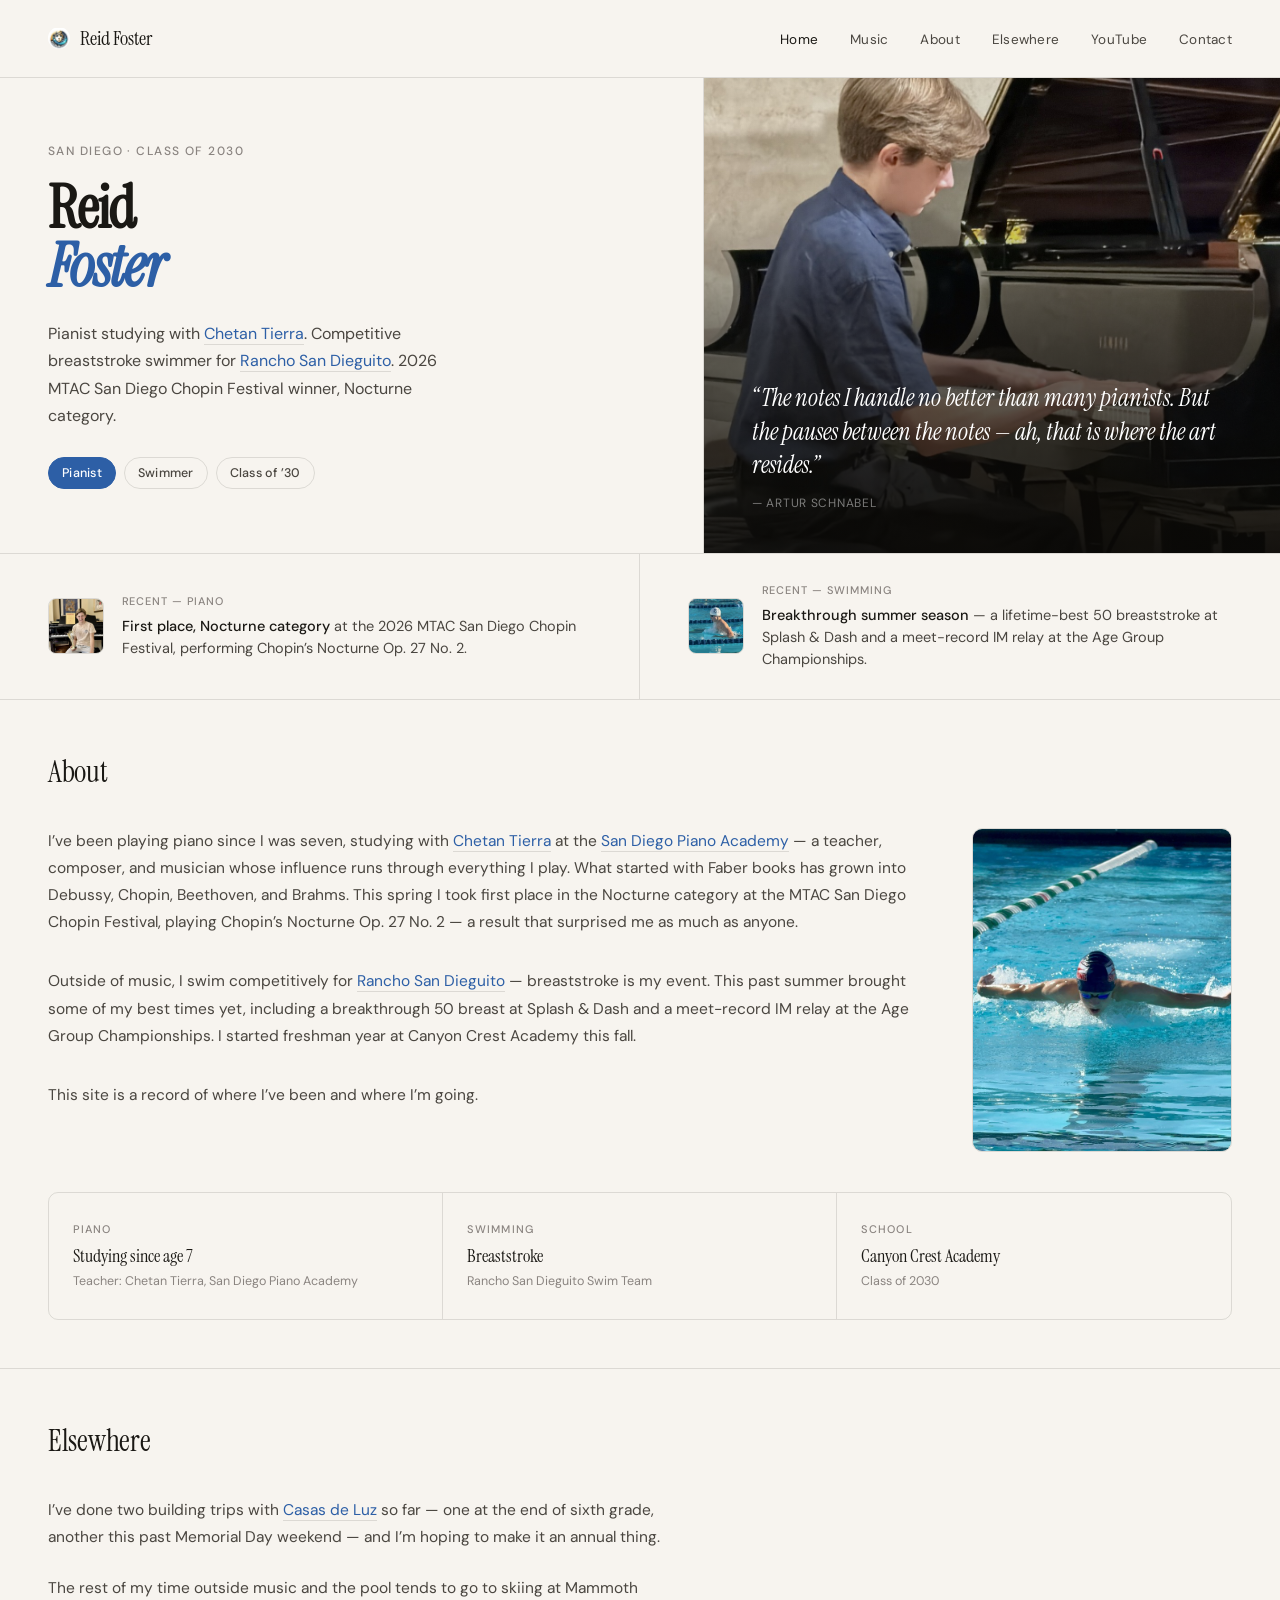
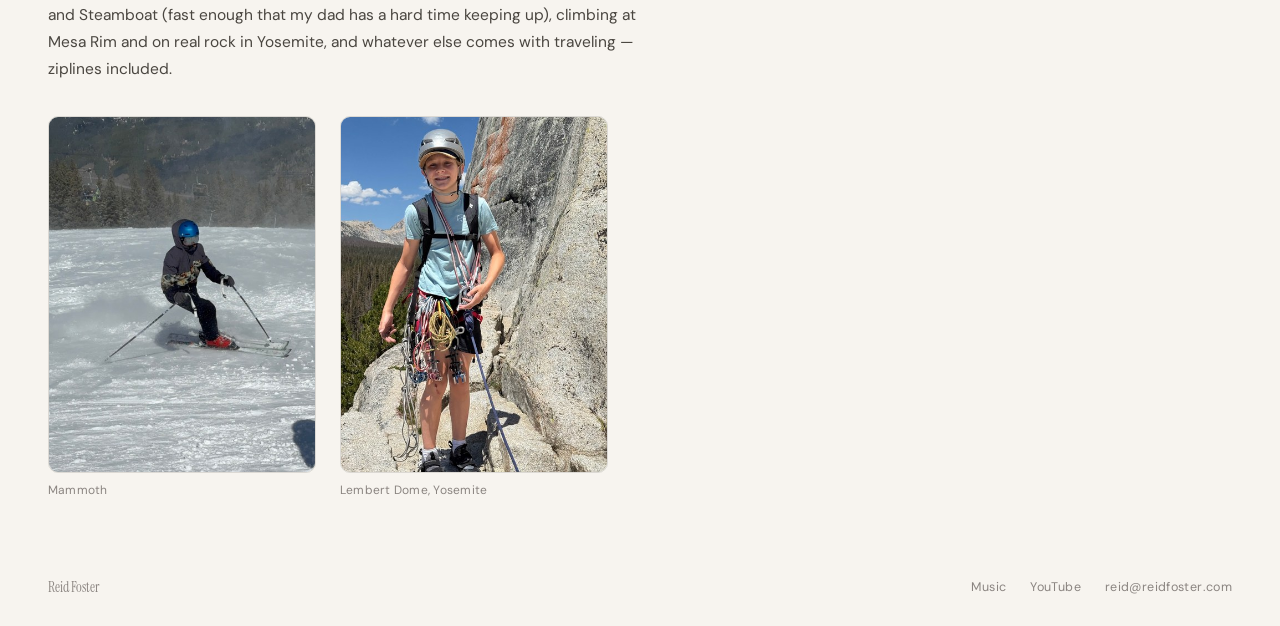
==== index.html @ a118686d "Add files via upload" ====
<!DOCTYPE html>
<html lang="en">
<head>
<meta charset="UTF-8">
<meta name="viewport" content="width=device-width, initial-scale=1.0">
<title>Reid Foster</title>
<meta name="description" content="Reid Foster — pianist and competitive swimmer, San Diego. Studying piano with Chetan Tierra; 2026 MTAC Chopin Festival winner.">
<link rel="icon" href="favicon-32.png" sizes="32x32" type="image/png">
<link rel="icon" href="favicon-16.png" sizes="16x16" type="image/png">
<link rel="apple-touch-icon" href="apple-touch-icon.png">
<link rel="stylesheet" href="style.css">
</head>
<body>

<nav>
  <a href="index.html" class="nav-name"><span class="mark"><img src="favicon-48.png" alt="" width="22" height="22"></span>Reid Foster</a>
  <ul class="nav-links">
    <li><a href="index.html" class="active">Home</a></li>
    <li><a href="music.html">Music</a></li>
    <li><a href="index.html#about">About</a></li>
    <li><a href="index.html#elsewhere">Elsewhere</a></li>
    <li><a href="https://www.youtube.com/@BoysOn88Keys" target="_blank" rel="noopener">YouTube</a></li>
    <li><a href="mailto:reid@reidfoster.com">Contact</a></li>
  </ul>
</nav>

<div class="hero">
  <div class="hero-text">
    <div class="hero-eyebrow">San Diego &middot; Class of 2030</div>
    <h1 class="hero-name">Reid<br><em>Foster</em></h1>
    <p class="hero-desc">Pianist studying with <a href="https://www.sandiegopianoacademy.com/chetan-tierra" target="_blank" rel="noopener" style="color: var(--accent); border-bottom: 0.5px solid var(--rule); text-decoration: none;">Chetan Tierra</a>. Competitive breaststroke swimmer for <a href="https://www.rsdswimming.org" target="_blank" rel="noopener" style="color: var(--accent); border-bottom: 0.5px solid var(--rule); text-decoration: none;">Rancho San Dieguito</a>. 2026 MTAC San Diego Chopin Festival winner, Nocturne category.</p>
    <div class="hero-tags">
      <span class="tag accent">Pianist</span>
      <span class="tag">Swimmer</span>
      <span class="tag">Class of &rsquo;30</span>
    </div>
  </div>
  <div class="hero-visual">
    <div class="hero-quote">
      <div class="hero-quote-text">&ldquo;The notes I handle no better than many pianists. But the pauses between the notes &mdash; ah, that is where the art resides.&rdquo;</div>
      <div class="hero-quote-source">&mdash; Artur Schnabel</div>
    </div>
  </div>
</div>

<div class="highlights">
  <div class="highlight">
    <img src="thumb_trophy.jpg" alt="Reid with his Chopin Festival trophy" class="highlight-photo">
    <div>
      <div class="highlight-label">Recent &mdash; Piano</div>
      <div class="highlight-body"><strong>First place, Nocturne category</strong> at the 2026 MTAC San Diego Chopin Festival, performing Chopin&rsquo;s Nocturne Op. 27 No. 2.</div>
    </div>
  </div>
  <div class="highlight">
    <img src="thumb_breaststroke.jpg" alt="Reid racing breaststroke for Rancho San Dieguito" class="highlight-photo">
    <div>
      <div class="highlight-label">Recent &mdash; Swimming</div>
      <div class="highlight-body"><strong>Breakthrough summer season</strong> &mdash; a lifetime-best 50 breaststroke at Splash &amp; Dash and a meet-record IM relay at the Age Group Championships.</div>
    </div>
  </div>
</div>

<div class="section" id="about">
  <div class="section-header">
    <span class="section-title">About</span>
  </div>
  <div class="about-grid">
  <div>
  <p style="font-size: 15.5px; color: var(--ink-soft); line-height: 1.75; margin-bottom: 2rem;">
    I&rsquo;ve been playing piano since I was seven, studying with <a href="https://www.sandiegopianoacademy.com/chetan-tierra" target="_blank" rel="noopener" style="color: var(--accent); border-bottom: 0.5px solid var(--rule); text-decoration: none;">Chetan Tierra</a> at the <a href="https://www.sandiegopianoacademy.com/" target="_blank" rel="noopener" style="color: var(--accent); border-bottom: 0.5px solid var(--rule); text-decoration: none;">San Diego Piano Academy</a> &mdash; a teacher, composer, and musician whose influence runs through everything I play. What started with Faber books has grown into Debussy, Chopin, Beethoven, and Brahms. This spring I took first place in the Nocturne category at the MTAC San Diego Chopin Festival, playing Chopin&rsquo;s Nocturne Op. 27 No. 2 &mdash; a result that surprised me as much as anyone.
  </p>
  <p style="font-size: 15.5px; color: var(--ink-soft); line-height: 1.75; margin-bottom: 2rem;">
    Outside of music, I swim competitively for <a href="https://www.rsdswimming.org" target="_blank" rel="noopener" style="color: var(--accent); border-bottom: 0.5px solid var(--rule); text-decoration: none;">Rancho San Dieguito</a> &mdash; breaststroke is my event. This past summer brought some of my best times yet, including a breakthrough 50 breast at Splash &amp; Dash and a meet-record IM relay at the Age Group Championships. I started freshman year at Canyon Crest Academy this fall.
  </p>
  <p style="font-size: 15.5px; color: var(--ink-soft); line-height: 1.75; margin-bottom: 0;">
    This site is a record of where I&rsquo;ve been and where I&rsquo;m going.
  </p>
  </div>
  <img src="about_butterfly.jpg" alt="Reid swimming butterfly" style="width: 100%; height: auto; border-radius: 10px; border: 0.5px solid var(--rule); object-fit: cover;">
  </div>
  <div class="about-strip" style="margin-top: 2.5rem;">
    <div class="about-item">
      <div class="about-label">Piano</div>
      <div class="about-value">Studying since age 7</div>
      <div class="about-sub">Teacher: Chetan Tierra, San Diego Piano Academy</div>
    </div>
    <div class="about-item">
      <div class="about-label">Swimming</div>
      <div class="about-value">Breaststroke</div>
      <div class="about-sub">Rancho San Dieguito Swim Team</div>
    </div>
    <div class="about-item">
      <div class="about-label">School</div>
      <div class="about-value">Canyon Crest Academy</div>
      <div class="about-sub">Class of 2030</div>
    </div>
  </div>
</div>

<div class="section" id="elsewhere">
  <div class="section-header">
    <span class="section-title">Elsewhere</span>
  </div>
  <p style="max-width: 620px; font-size: 15.5px; color: var(--ink-soft); line-height: 1.75; margin-bottom: 1.5rem;">
    I&rsquo;ve done two building trips with <a href="https://www.casasdeluz.org/" target="_blank" rel="noopener" style="color: var(--accent); border-bottom: 0.5px solid var(--rule); text-decoration: none;">Casas de Luz</a> so far &mdash; one at the end of sixth grade, another this past Memorial Day weekend &mdash; and I&rsquo;m hoping to make it an annual thing.
  </p>
  <p style="max-width: 620px; font-size: 15.5px; color: var(--ink-soft); line-height: 1.75;">
    The rest of my time outside music and the pool tends to go to skiing at Mammoth and Steamboat (fast enough that my dad has a hard time keeping up), climbing at Mesa Rim and on real rock in Yosemite, and whatever else comes with traveling &mdash; ziplines included.
  </p>
  <div class="photo-row">
    <figure>
      <img src="elsewhere_ski_action.jpg" alt="Reid skiing at Mammoth">
      <figcaption>Mammoth</figcaption>
    </figure>
    <figure>
      <img src="elsewhere_climb.jpg" alt="Reid rock climbing at Lembert Dome, Yosemite">
      <figcaption>Lembert Dome, Yosemite</figcaption>
    </figure>
  </div>
</div>

<footer>
  <div class="footer-name">Reid Foster</div>
  <div class="footer-links">
    <a href="music.html">Music</a>
    <a href="https://www.youtube.com/@BoysOn88Keys" target="_blank" rel="noopener">YouTube</a>
    <a href="mailto:reid@reidfoster.com">reid@reidfoster.com</a>
  </div>
</footer>

</body>
</html>
---- style.css ----
@import url('https://fonts.googleapis.com/css2?family=Instrument+Serif:ital@0;1&family=DM+Sans:wght@300;400;500;600&display=swap');

:root {
  --cream: #F7F4EF;
  --ink: #1A1814;
  --ink-soft: #4A4640;
  --ink-muted: #8A8480;
  --accent: #2D5FA6;
  --accent-warm: #C4622D;
  --rule: rgba(26,24,20,0.12);
  --serif: 'Instrument Serif', Georgia, serif;
  --sans: 'DM Sans', system-ui, -apple-system, sans-serif;
}

* , *::before, *::after { box-sizing: border-box; margin: 0; padding: 0; }

html { scroll-behavior: smooth; }

body {
  background: var(--cream);
  color: var(--ink);
  font-family: var(--sans);
  font-size: 16px;
  line-height: 1.6;
  -webkit-font-smoothing: antialiased;
}

a { color: inherit; }

/* ---------- Nav ---------- */
nav {
  display: flex;
  align-items: center;
  justify-content: space-between;
  padding: 1.4rem 3rem;
  border-bottom: 0.5px solid var(--rule);
  position: sticky;
  top: 0;
  background: var(--cream);
  z-index: 10;
}
.nav-name {
  font-family: var(--serif);
  font-size: 20px;
  color: var(--ink);
  text-decoration: none;
  display: flex;
  align-items: center;
  gap: 10px;
}
.nav-name .mark { width: 22px; height: 22px; border-radius: 50%; overflow: hidden; flex-shrink: 0; }
.nav-links { display: flex; gap: 2rem; list-style: none; }
.nav-links a {
  font-size: 13.5px;
  font-weight: 400;
  color: var(--ink-soft);
  text-decoration: none;
  letter-spacing: 0.02em;
  transition: color 0.2s;
}
.nav-links a:hover, .nav-links a.active { color: var(--ink); }
.nav-toggle { display: none; }

@media (max-width: 640px) {
  nav { padding: 1rem 1.25rem; flex-wrap: wrap; row-gap: 0.6rem; }
  .nav-name { white-space: nowrap; }
  .nav-links { gap: 0.9rem; flex-wrap: wrap; width: 100%; }
  .nav-links a { font-size: 12.5px; }
}

/* ---------- Hero ---------- */
.hero {
  display: grid;
  grid-template-columns: 1.1fr 0.9fr;
  min-height: 460px;
  border-bottom: 0.5px solid var(--rule);
}
.hero-text {
  padding: 4rem 3rem;
  display: flex;
  flex-direction: column;
  justify-content: center;
  border-right: 0.5px solid var(--rule);
}
.hero-eyebrow {
  font-size: 12px;
  font-weight: 500;
  letter-spacing: 0.12em;
  text-transform: uppercase;
  color: var(--ink-muted);
  margin-bottom: 1.1rem;
}
.hero-name {
  font-family: var(--serif);
  font-size: 60px;
  line-height: 0.98;
  letter-spacing: -0.02em;
  color: var(--ink);
  margin-bottom: 1.5rem;
}
.hero-name em { font-style: italic; color: var(--accent); }
.hero-desc {
  font-size: 16px;
  color: var(--ink-soft);
  line-height: 1.7;
  max-width: 400px;
  margin-bottom: 1.75rem;
}
.hero-tags { display: flex; gap: 8px; flex-wrap: wrap; }
.tag {
  font-size: 12.5px;
  font-weight: 500;
  padding: 5px 13px;
  border-radius: 100px;
  border: 0.5px solid var(--rule);
  color: var(--ink-soft);
  letter-spacing: 0.02em;
  background: transparent;
}
.tag.accent { background: var(--accent); color: white; border-color: var(--accent); }

.hero-visual {
  padding: 2.5rem 3rem;
  display: flex;
  flex-direction: column;
  justify-content: flex-end;
  background: var(--ink) url('hero_piano.jpg') center 20% / cover no-repeat;
  position: relative;
  overflow: hidden;
}
.hero-visual::before {
  content: "";
  position: absolute;
  inset: 0;
  background: linear-gradient(to top, rgba(10,9,7,0.92) 0%, rgba(10,9,7,0.55) 45%, rgba(10,9,7,0.08) 75%);
  z-index: 1;
}
.piano-keys {
  position: absolute; bottom: 0; left: 0; right: 0; height: 170px;
  display: flex; align-items: flex-end; padding: 0 2.5rem 2rem; opacity: 0.13;
}
.key-w { flex: 1; height: 130px; background: white; border-radius: 0 0 4px 4px; margin: 0 1px; }
.key-b { width: 30px; height: 78px; background: rgba(255,255,255,0.35); border-radius: 0 0 3px 3px; margin: 0 -15px; z-index: 1; position: relative; }
.hero-quote { position: relative; z-index: 2; }
.hero-quote-text { font-family: var(--serif); font-size: 24px; font-style: italic; color: white; line-height: 1.4; margin-bottom: 0.75rem; }
.hero-quote-source { font-size: 12px; color: rgba(255,255,255,0.45); letter-spacing: 0.06em; text-transform: uppercase; }

@media (max-width: 800px) {
  .hero { grid-template-columns: 1fr; min-height: unset; }
  .hero-text { border-right: none; border-bottom: 0.5px solid var(--rule); padding: 2.75rem 1.5rem; }
  .hero-name { font-size: 44px; }
  .hero-visual { min-height: 220px; padding: 2rem 1.5rem; }
}

/* ---------- Highlights strip ---------- */
.highlights {
  display: grid;
  grid-template-columns: 1fr 1fr;
  border-bottom: 0.5px solid var(--rule);
}
.highlight {
  padding: 1.75rem 3rem;
  border-right: 0.5px solid var(--rule);
  display: flex;
  gap: 1.1rem;
  align-items: center;
}
.highlight-photo {
  width: 56px;
  height: 56px;
  border-radius: 8px;
  object-fit: cover;
  flex-shrink: 0;
  border: 0.5px solid var(--rule);
}
.highlight:last-child { border-right: none; }
.highlight-icon {
  font-family: var(--serif);
  font-size: 20px;
  color: var(--accent-warm);
  flex-shrink: 0;
  margin-top: 2px;
}
.highlight-label { font-size: 11px; font-weight: 500; letter-spacing: 0.08em; text-transform: uppercase; color: var(--ink-muted); margin-bottom: 4px; }
.highlight-body { font-size: 14.5px; color: var(--ink-soft); line-height: 1.55; }
.highlight-body strong { font-weight: 500; color: var(--ink); }

@media (max-width: 800px) {
  .highlights { grid-template-columns: 1fr; }
  .highlight { border-right: none; border-bottom: 0.5px solid var(--rule); padding: 1.5rem; }
  .highlight:last-child { border-bottom: none; }
}

/* ---------- Section ---------- */
.section { padding: 3rem; border-bottom: 0.5px solid var(--rule); }
.section:last-of-type { border-bottom: none; }
.section-header { display: flex; align-items: baseline; gap: 1rem; margin-bottom: 2rem; }
.section-title { font-family: var(--serif); font-size: 30px; letter-spacing: -0.01em; color: var(--ink); }
.section-sub { font-size: 14.5px; color: var(--ink-soft); margin-top: -1.25rem; margin-bottom: 2rem; max-width: 560px; line-height: 1.65; }

@media (max-width: 800px) {
  .section { padding: 2.5rem 1.5rem; }
  .section-title { font-size: 24px; }
}

/* ---------- Repertoire grid ---------- */
.repertoire-grid {
  display: grid;
  grid-template-columns: 1fr 1fr;
  border: 0.5px solid var(--rule);
  border-radius: 10px;
  overflow: hidden;
}
.piece { padding: 1.1rem 1.4rem; border-bottom: 0.5px solid var(--rule); border-right: 0.5px solid var(--rule); transition: background 0.15s; }
.piece:hover { background: rgba(26,24,20,0.03); }
.piece:nth-child(even) { border-right: none; }
.piece:nth-last-child(-n+2) { border-bottom: none; }
.piece-composer { font-size: 10.5px; font-weight: 500; letter-spacing: 0.1em; text-transform: uppercase; color: var(--accent); margin-bottom: 3px; }
.piece-title { font-family: var(--serif); font-size: 16px; color: var(--ink); line-height: 1.3; margin-bottom: 2px; }
.piece-note { font-size: 12.5px; color: var(--ink-muted); }
.piece-note.upcoming { color: var(--accent-warm); font-style: italic; }

@media (max-width: 640px) {
  .repertoire-grid { grid-template-columns: 1fr; }
  .piece { border-right: none !important; }
}

/* ---------- Video grid (music page) ---------- */
.video-grid { display: grid; grid-template-columns: 1fr 1fr; gap: 1.75rem 2rem; }
.video-card.featured { grid-column: 1 / -1; }
.video-card.featured .video-frame { max-width: 640px; margin: 0 auto 0.85rem; }
.video-card { display: flex; flex-direction: column; }
.video-frame { position: relative; width: 100%; padding-top: 56.25%; border-radius: 8px; overflow: hidden; background: var(--ink); margin-bottom: 0.85rem; border: 0.5px solid var(--rule); }
.video-frame iframe { position: absolute; top: 0; left: 0; width: 100%; height: 100%; border: 0; }
.video-title { font-family: var(--serif); font-size: 17px; margin-bottom: 2px; }
.video-meta { font-size: 12.5px; color: var(--ink-muted); }
.video-desc { font-size: 13.5px; color: var(--ink-soft); margin-top: 4px; line-height: 1.5; }

@media (max-width: 700px) {
  .video-grid { grid-template-columns: 1fr; }
}

.archive-note {
  margin-top: 2.5rem;
  padding-top: 1.75rem;
  border-top: 0.5px solid var(--rule);
  font-size: 14px;
  color: var(--ink-soft);
}
.archive-note a { color: var(--accent); text-decoration: none; border-bottom: 0.5px solid var(--accent); }

/* ---------- Elsewhere photo row ---------- */
.photo-row { display: grid; grid-template-columns: repeat(2, 1fr); gap: 1.5rem; max-width: 560px; margin-top: 2rem; }
.photo-row figure { margin: 0; }
.photo-row img { width: 100%; height: auto; border-radius: 10px; border: 0.5px solid var(--rule); display: block; object-fit: cover; aspect-ratio: 3 / 4; }
.photo-row figcaption { font-size: 12px; color: var(--ink-muted); margin-top: 0.5rem; letter-spacing: 0.02em; }

@media (max-width: 560px) {
  .photo-row { grid-template-columns: 1fr 1fr; max-width: 100%; }
}

/* ---------- About strip ---------- */
.about-grid { display: grid; grid-template-columns: 1fr 260px; gap: 2.5rem; align-items: start; }
.about-strip { display: grid; grid-template-columns: repeat(3, 1fr); border: 0.5px solid var(--rule); border-radius: 10px; overflow: hidden; }
.about-item { padding: 1.75rem 1.5rem; border-right: 0.5px solid var(--rule); }
.about-item:last-child { border-right: none; }
.about-label { font-size: 11px; font-weight: 500; letter-spacing: 0.1em; text-transform: uppercase; color: var(--ink-muted); margin-bottom: 0.4rem; }
.about-value { font-family: var(--serif); font-size: 18px; color: var(--ink); line-height: 1.3; }
.about-sub { font-size: 12.5px; color: var(--ink-muted); margin-top: 2px; }

@media (max-width: 640px) {
  .about-grid { grid-template-columns: 1fr; }
  .about-strip { grid-template-columns: 1fr; }
  .about-item { border-right: none; border-bottom: 0.5px solid var(--rule); }
  .about-item:last-child { border-bottom: none; }
}

/* ---------- Footer ---------- */
footer {
  padding: 1.75rem 3rem;
  display: flex;
  justify-content: space-between;
  align-items: center;
  flex-wrap: wrap;
  gap: 0.75rem;
}
.footer-name { font-family: var(--serif); font-size: 14px; color: var(--ink-muted); }
.footer-links { display: flex; gap: 1.5rem; }
.footer-links a { font-size: 12.5px; color: var(--ink-muted); text-decoration: none; letter-spacing: 0.03em; }
.footer-links a:hover { color: var(--ink); }

@media (max-width: 640px) { footer { padding: 1.5rem; } }
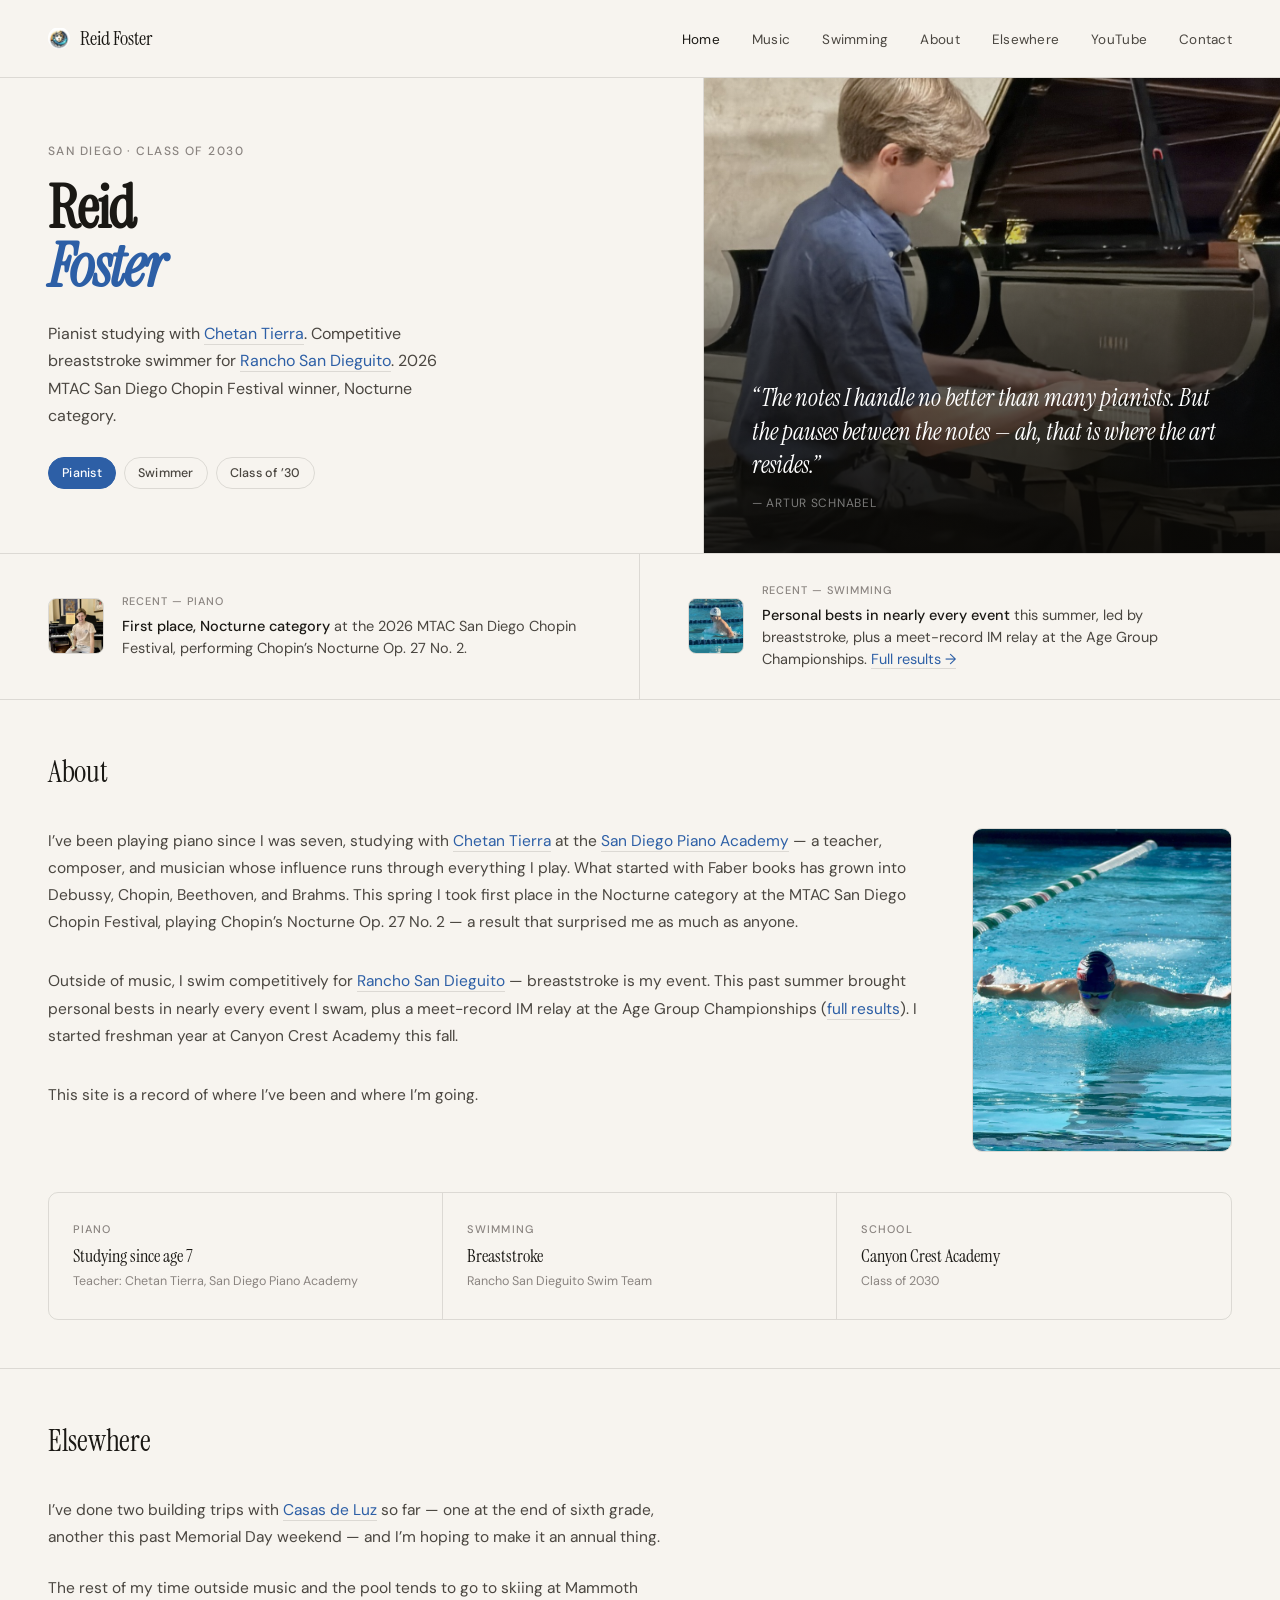
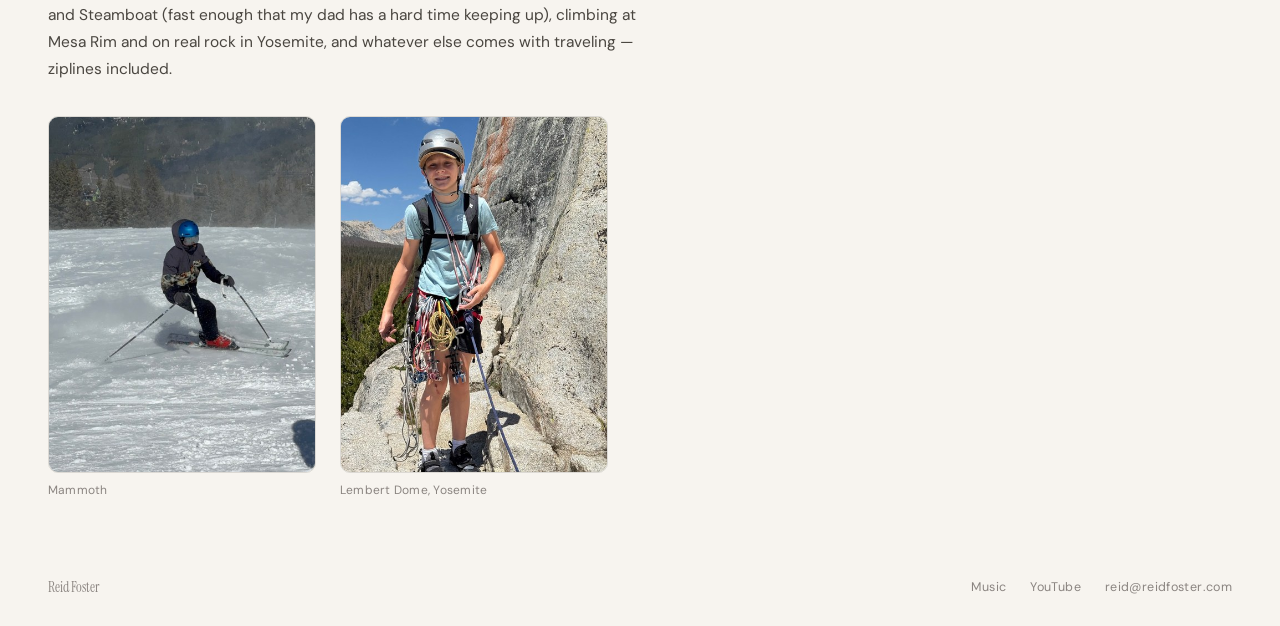
==== commit a23a6b6b: "Add files via upload" ====
--- a/index.html
+++ b/index.html
@@ -17,6 +17,7 @@
   <ul class="nav-links">
     <li><a href="index.html" class="active">Home</a></li>
     <li><a href="music.html">Music</a></li>
+    <li><a href="swimming.html">Swimming</a></li>
     <li><a href="index.html#about">About</a></li>
     <li><a href="index.html#elsewhere">Elsewhere</a></li>
     <li><a href="https://www.youtube.com/@BoysOn88Keys" target="_blank" rel="noopener">YouTube</a></li>
@@ -28,11 +29,11 @@
   <div class="hero-text">
     <div class="hero-eyebrow">San Diego &middot; Class of 2030</div>
     <h1 class="hero-name">Reid<br><em>Foster</em></h1>
-    <p class="hero-desc">Pianist studying with <a href="https://www.sandiegopianoacademy.com/chetan-tierra" target="_blank" rel="noopener" style="color: var(--accent); border-bottom: 0.5px solid var(--rule); text-decoration: none;">Chetan Tierra</a>. Competitive breaststroke swimmer for <a href="https://www.rsdswimming.org" target="_blank" rel="noopener" style="color: var(--accent); border-bottom: 0.5px solid var(--rule); text-decoration: none;">Rancho San Dieguito</a>. 2026 MTAC San Diego Chopin Festival winner, Nocturne category.</p>
+    <p class="hero-desc">Pianist studying with <a href="https://www.sandiegopianoacademy.com/chetan-tierra" target="_blank" rel="noopener" style="color: var(--accent); border-bottom: 0.5px solid var(--rule); text-decoration: none;">Chetan Tierra</a>. Competitive breaststroke swimmer for <a href="https://www.gomotionapp.com/team/sirsd/page/home" target="_blank" rel="noopener" style="color: var(--accent); border-bottom: 0.5px solid var(--rule); text-decoration: none;">Rancho San Dieguito</a>. 2026 MTAC San Diego Chopin Festival winner, Nocturne category.</p>
     <div class="hero-tags">
-      <span class="tag accent">Pianist</span>
-      <span class="tag">Swimmer</span>
-      <span class="tag">Class of &rsquo;30</span>
+      <a href="music.html" class="tag accent">Pianist</a>
+      <a href="swimming.html" class="tag">Swimmer</a>
+      <a href="index.html#about" class="tag">Class of &rsquo;30</a>
     </div>
   </div>
   <div class="hero-visual">
@@ -55,7 +56,7 @@
     <img src="thumb_breaststroke.jpg" alt="Reid racing breaststroke for Rancho San Dieguito" class="highlight-photo">
     <div>
       <div class="highlight-label">Recent &mdash; Swimming</div>
-      <div class="highlight-body"><strong>Breakthrough summer season</strong> &mdash; a lifetime-best 50 breaststroke at Splash &amp; Dash and a meet-record IM relay at the Age Group Championships.</div>
+      <div class="highlight-body"><strong>Personal bests in nearly every event</strong> this summer, led by breaststroke, plus a meet-record IM relay at the Age Group Championships. <a href="swimming.html" style="color: var(--accent); text-decoration: none; border-bottom: 0.5px solid var(--rule);">Full results &rarr;</a></div>
     </div>
   </div>
 </div>
@@ -70,7 +71,7 @@
     I&rsquo;ve been playing piano since I was seven, studying with <a href="https://www.sandiegopianoacademy.com/chetan-tierra" target="_blank" rel="noopener" style="color: var(--accent); border-bottom: 0.5px solid var(--rule); text-decoration: none;">Chetan Tierra</a> at the <a href="https://www.sandiegopianoacademy.com/" target="_blank" rel="noopener" style="color: var(--accent); border-bottom: 0.5px solid var(--rule); text-decoration: none;">San Diego Piano Academy</a> &mdash; a teacher, composer, and musician whose influence runs through everything I play. What started with Faber books has grown into Debussy, Chopin, Beethoven, and Brahms. This spring I took first place in the Nocturne category at the MTAC San Diego Chopin Festival, playing Chopin&rsquo;s Nocturne Op. 27 No. 2 &mdash; a result that surprised me as much as anyone.
   </p>
   <p style="font-size: 15.5px; color: var(--ink-soft); line-height: 1.75; margin-bottom: 2rem;">
-    Outside of music, I swim competitively for <a href="https://www.rsdswimming.org" target="_blank" rel="noopener" style="color: var(--accent); border-bottom: 0.5px solid var(--rule); text-decoration: none;">Rancho San Dieguito</a> &mdash; breaststroke is my event. This past summer brought some of my best times yet, including a breakthrough 50 breast at Splash &amp; Dash and a meet-record IM relay at the Age Group Championships. I started freshman year at Canyon Crest Academy this fall.
+    Outside of music, I swim competitively for <a href="https://www.gomotionapp.com/team/sirsd/page/home" target="_blank" rel="noopener" style="color: var(--accent); border-bottom: 0.5px solid var(--rule); text-decoration: none;">Rancho San Dieguito</a> &mdash; breaststroke is my event. This past summer brought personal bests in nearly every event I swam, plus a meet-record IM relay at the Age Group Championships (<a href="swimming.html" style="color: var(--accent); border-bottom: 0.5px solid var(--rule); text-decoration: none;">full results</a>). I started freshman year at Canyon Crest Academy this fall.
   </p>
   <p style="font-size: 15.5px; color: var(--ink-soft); line-height: 1.75; margin-bottom: 0;">
     This site is a record of where I&rsquo;ve been and where I&rsquo;m going.
--- a/style.css
+++ b/style.css
@@ -116,8 +116,13 @@
   color: var(--ink-soft);
   letter-spacing: 0.02em;
   background: transparent;
-}
+  text-decoration: none;
+  display: inline-block;
+  transition: border-color 0.2s, color 0.2s;
+}
+.tag:hover { border-color: var(--ink-soft); color: var(--ink); }
 .tag.accent { background: var(--accent); color: white; border-color: var(--accent); }
+.tag.accent:hover { color: white; border-color: var(--accent); opacity: 0.9; }
 
 .hero-visual {
   padding: 2.5rem 3rem;
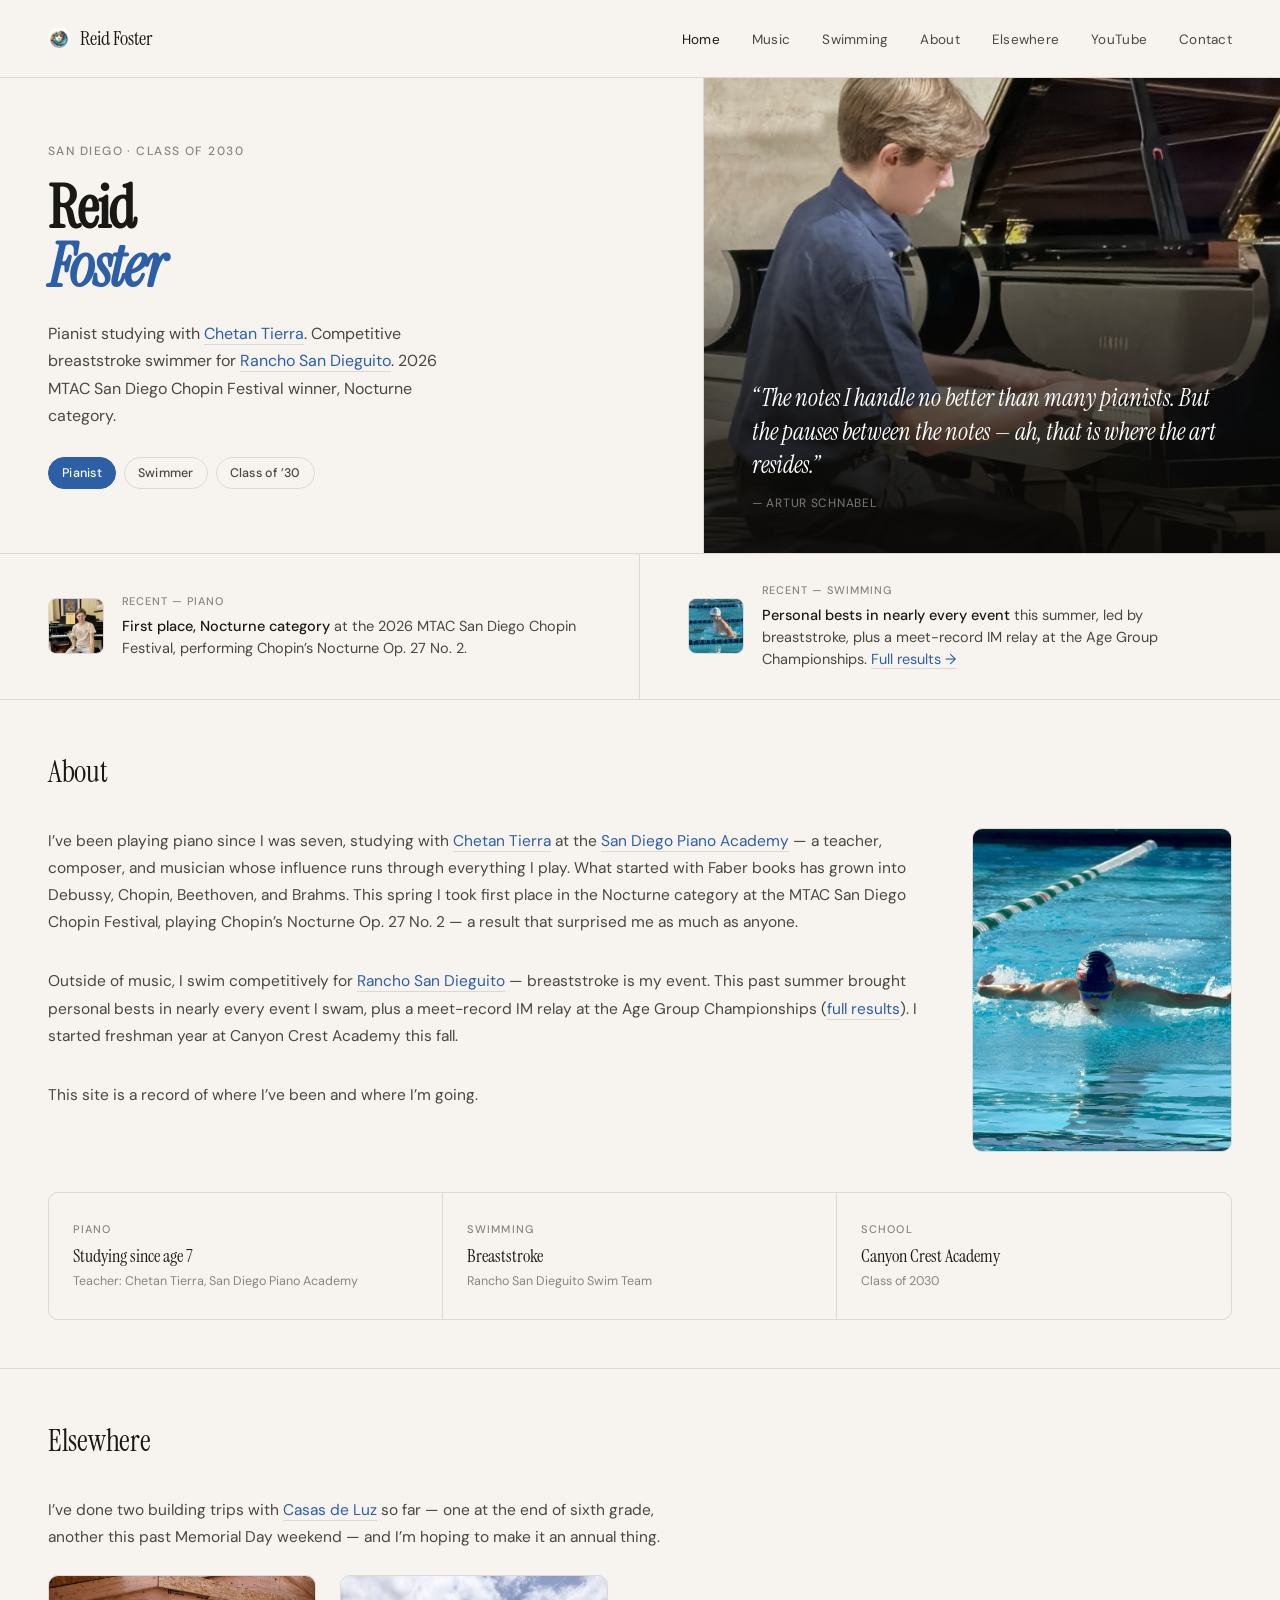
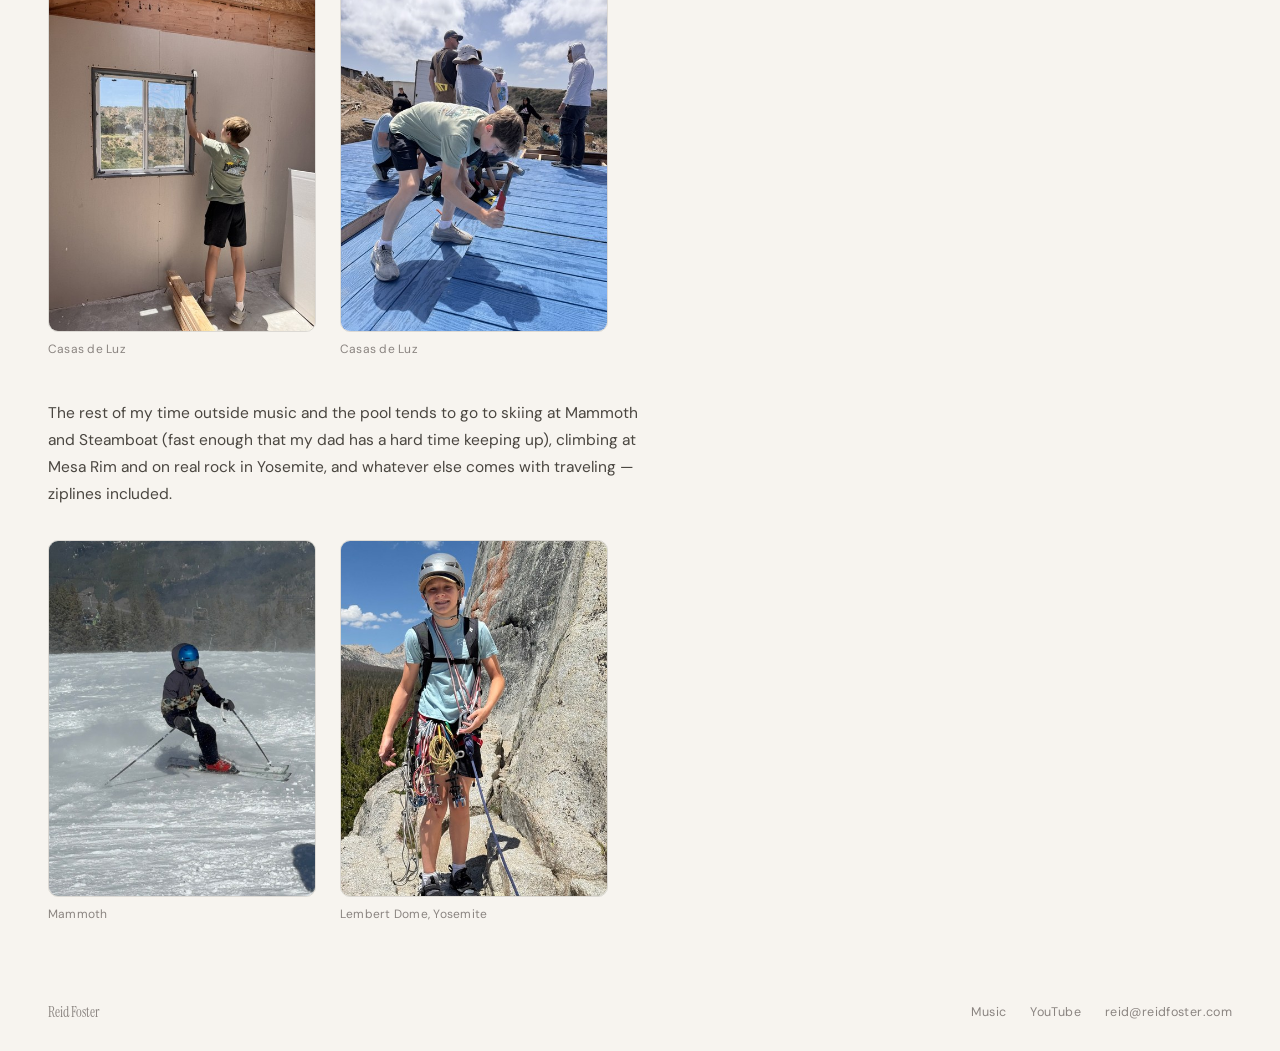
==== commit 5bd7a9c6: "Add files via upload" ====
--- a/index.html
+++ b/index.html
@@ -105,6 +105,16 @@
   <p style="max-width: 620px; font-size: 15.5px; color: var(--ink-soft); line-height: 1.75; margin-bottom: 1.5rem;">
     I&rsquo;ve done two building trips with <a href="https://www.casasdeluz.org/" target="_blank" rel="noopener" style="color: var(--accent); border-bottom: 0.5px solid var(--rule); text-decoration: none;">Casas de Luz</a> so far &mdash; one at the end of sixth grade, another this past Memorial Day weekend &mdash; and I&rsquo;m hoping to make it an annual thing.
   </p>
+  <div class="photo-row" style="margin-top: 1.5rem; margin-bottom: 2.5rem;">
+    <figure>
+      <img src="cdl_window.jpg" alt="Reid installing a window on a Casas de Luz build">
+      <figcaption>Casas de Luz</figcaption>
+    </figure>
+    <figure>
+      <img src="cdl_roof.jpg" alt="Reid hammering on the roof of a Casas de Luz build">
+      <figcaption>Casas de Luz</figcaption>
+    </figure>
+  </div>
   <p style="max-width: 620px; font-size: 15.5px; color: var(--ink-soft); line-height: 1.75;">
     The rest of my time outside music and the pool tends to go to skiing at Mammoth and Steamboat (fast enough that my dad has a hard time keeping up), climbing at Mesa Rim and on real rock in Yosemite, and whatever else comes with traveling &mdash; ziplines included.
   </p>
--- a/style.css
+++ b/style.css
@@ -237,6 +237,16 @@
 .video-card { display: flex; flex-direction: column; }
 .video-frame { position: relative; width: 100%; padding-top: 56.25%; border-radius: 8px; overflow: hidden; background: var(--ink); margin-bottom: 0.85rem; border: 0.5px solid var(--rule); }
 .video-frame iframe { position: absolute; top: 0; left: 0; width: 100%; height: 100%; border: 0; }
+.video-frame img { position: absolute; top: 0; left: 0; width: 100%; height: 100%; object-fit: cover; }
+.play-btn {
+  position: absolute; top: 50%; left: 50%; transform: translate(-50%, -50%);
+  width: 56px; height: 56px; border-radius: 50%;
+  background: rgba(10,9,7,0.65); border: 1.5px solid rgba(255,255,255,0.85);
+  color: white; font-size: 18px; cursor: pointer;
+  display: flex; align-items: center; justify-content: center;
+  padding-left: 3px; transition: background 0.2s, transform 0.2s;
+}
+.play-btn:hover { background: var(--accent); transform: translate(-50%, -50%) scale(1.06); }
 .video-title { font-family: var(--serif); font-size: 17px; margin-bottom: 2px; }
 .video-meta { font-size: 12.5px; color: var(--ink-muted); }
 .video-desc { font-size: 13.5px; color: var(--ink-soft); margin-top: 4px; line-height: 1.5; }
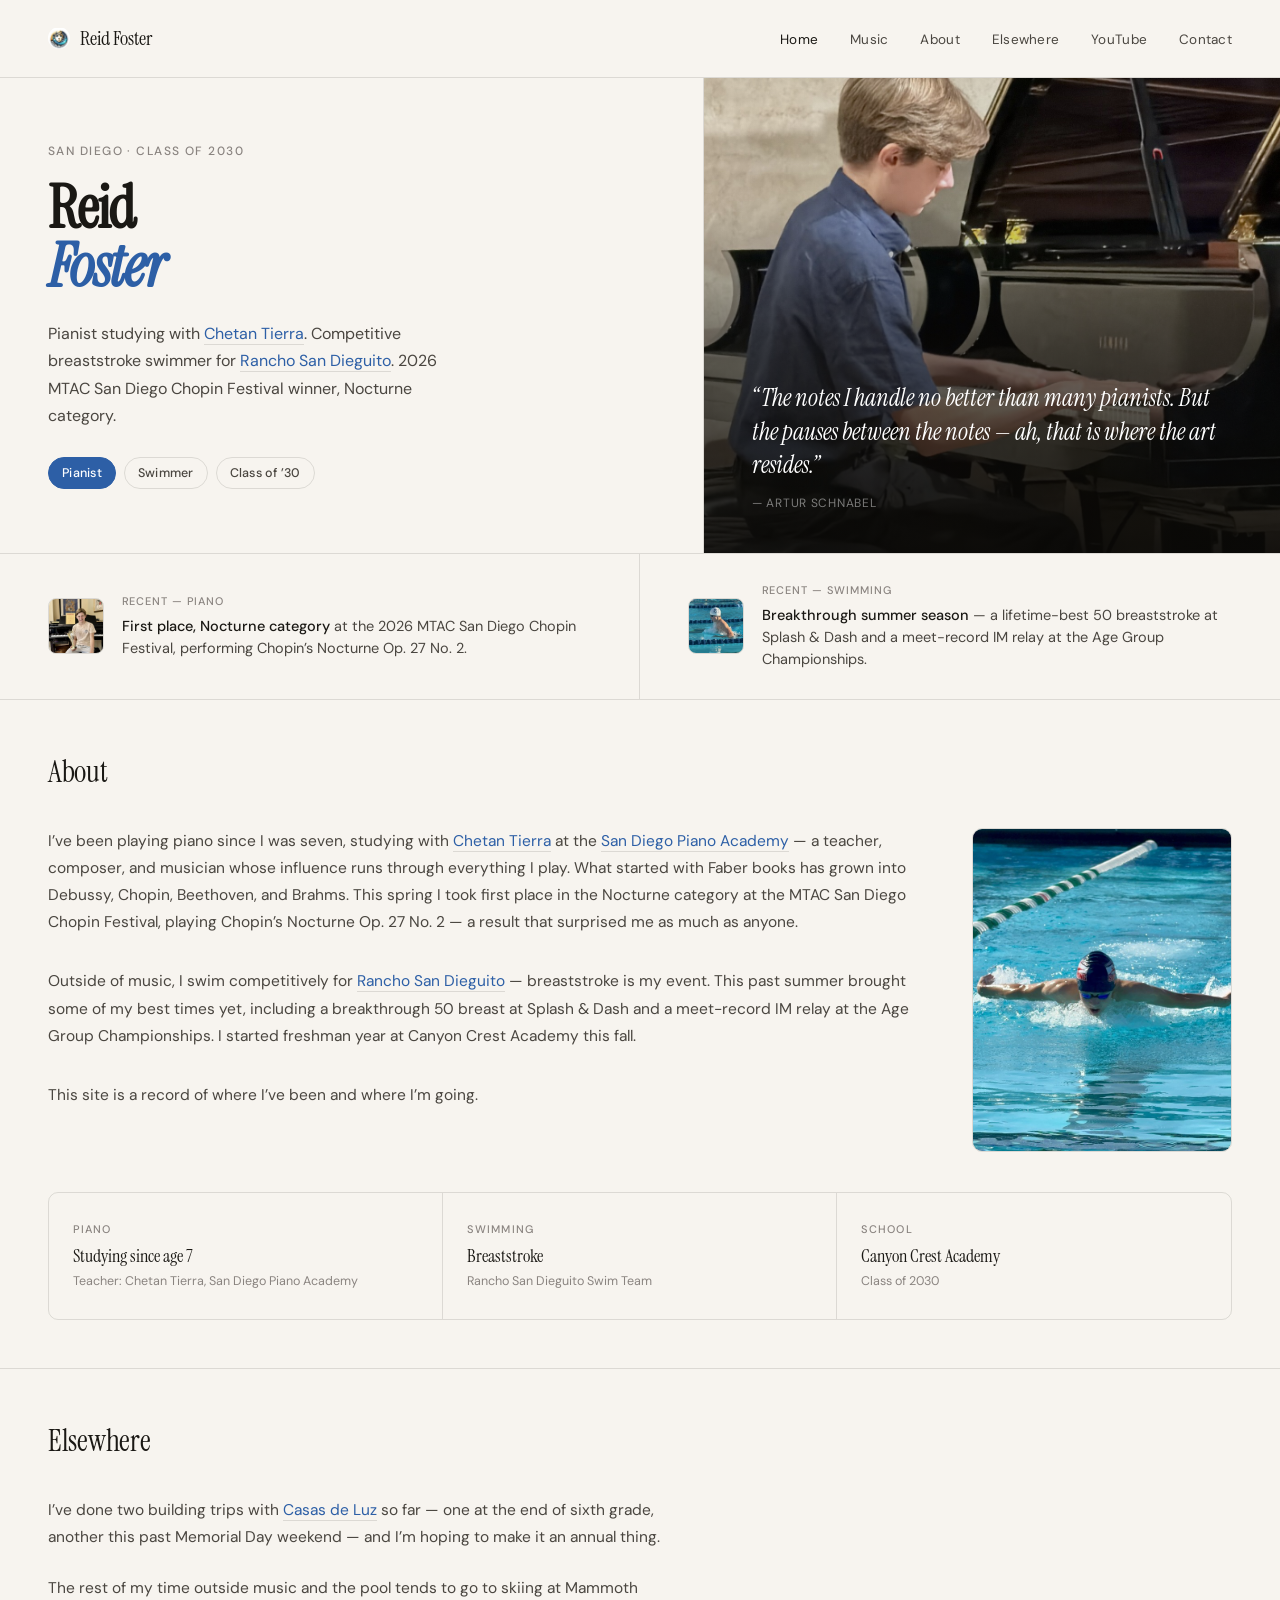
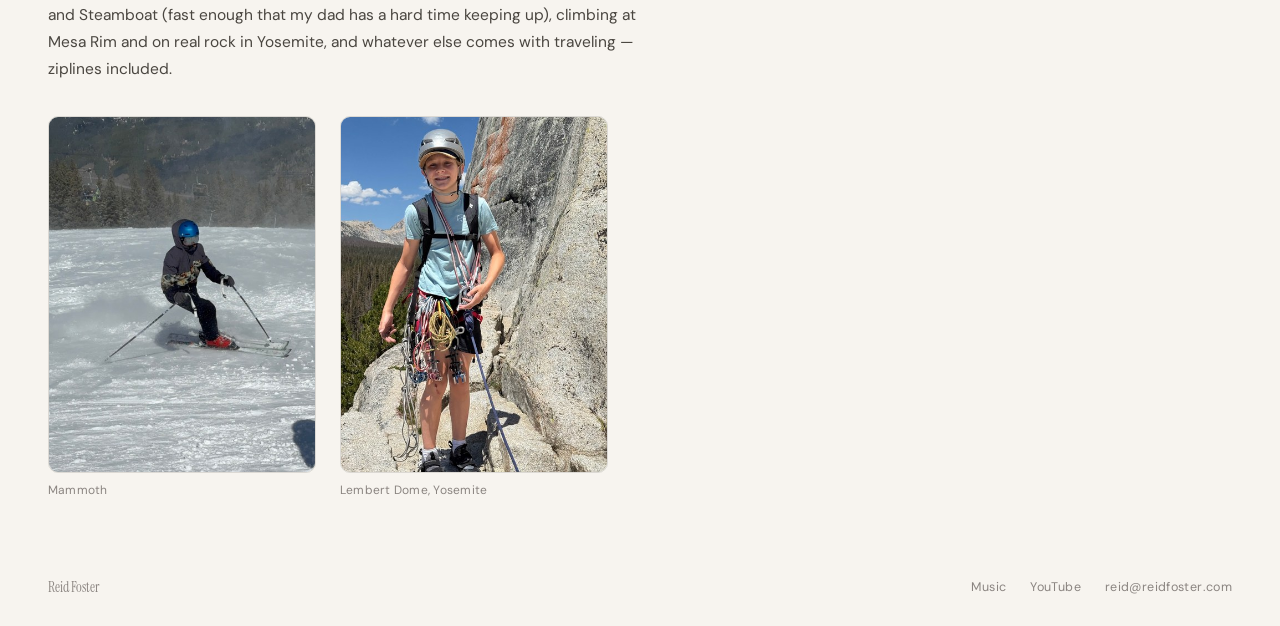
==== commit 8ea60890: "Add files via upload" ====
--- a/index.html
+++ b/index.html
@@ -17,7 +17,6 @@
   <ul class="nav-links">
     <li><a href="index.html" class="active">Home</a></li>
     <li><a href="music.html">Music</a></li>
-    <li><a href="swimming.html">Swimming</a></li>
     <li><a href="index.html#about">About</a></li>
     <li><a href="index.html#elsewhere">Elsewhere</a></li>
     <li><a href="https://www.youtube.com/@BoysOn88Keys" target="_blank" rel="noopener">YouTube</a></li>
@@ -29,10 +28,10 @@
   <div class="hero-text">
     <div class="hero-eyebrow">San Diego &middot; Class of 2030</div>
     <h1 class="hero-name">Reid<br><em>Foster</em></h1>
-    <p class="hero-desc">Pianist studying with <a href="https://www.sandiegopianoacademy.com/chetan-tierra" target="_blank" rel="noopener" style="color: var(--accent); border-bottom: 0.5px solid var(--rule); text-decoration: none;">Chetan Tierra</a>. Competitive breaststroke swimmer for <a href="https://www.gomotionapp.com/team/sirsd/page/home" target="_blank" rel="noopener" style="color: var(--accent); border-bottom: 0.5px solid var(--rule); text-decoration: none;">Rancho San Dieguito</a>. 2026 MTAC San Diego Chopin Festival winner, Nocturne category.</p>
+    <p class="hero-desc">Pianist studying with <a href="https://www.sandiegopianoacademy.com/chetan-tierra" target="_blank" rel="noopener" style="color: var(--accent); border-bottom: 0.5px solid var(--rule); text-decoration: none;">Chetan Tierra</a>. Competitive breaststroke swimmer for <a href="https://www.rsdswimming.org" target="_blank" rel="noopener" style="color: var(--accent); border-bottom: 0.5px solid var(--rule); text-decoration: none;">Rancho San Dieguito</a>. 2026 MTAC San Diego Chopin Festival winner, Nocturne category.</p>
     <div class="hero-tags">
       <a href="music.html" class="tag accent">Pianist</a>
-      <a href="swimming.html" class="tag">Swimmer</a>
+      <a href="https://www.rsdswimming.org" target="_blank" rel="noopener" class="tag">Swimmer</a>
       <a href="index.html#about" class="tag">Class of &rsquo;30</a>
     </div>
   </div>
@@ -56,7 +55,7 @@
     <img src="thumb_breaststroke.jpg" alt="Reid racing breaststroke for Rancho San Dieguito" class="highlight-photo">
     <div>
       <div class="highlight-label">Recent &mdash; Swimming</div>
-      <div class="highlight-body"><strong>Personal bests in nearly every event</strong> this summer, led by breaststroke, plus a meet-record IM relay at the Age Group Championships. <a href="swimming.html" style="color: var(--accent); text-decoration: none; border-bottom: 0.5px solid var(--rule);">Full results &rarr;</a></div>
+      <div class="highlight-body"><strong>Breakthrough summer season</strong> &mdash; a lifetime-best 50 breaststroke at Splash &amp; Dash and a meet-record IM relay at the Age Group Championships.</div>
     </div>
   </div>
 </div>
@@ -71,7 +70,7 @@
     I&rsquo;ve been playing piano since I was seven, studying with <a href="https://www.sandiegopianoacademy.com/chetan-tierra" target="_blank" rel="noopener" style="color: var(--accent); border-bottom: 0.5px solid var(--rule); text-decoration: none;">Chetan Tierra</a> at the <a href="https://www.sandiegopianoacademy.com/" target="_blank" rel="noopener" style="color: var(--accent); border-bottom: 0.5px solid var(--rule); text-decoration: none;">San Diego Piano Academy</a> &mdash; a teacher, composer, and musician whose influence runs through everything I play. What started with Faber books has grown into Debussy, Chopin, Beethoven, and Brahms. This spring I took first place in the Nocturne category at the MTAC San Diego Chopin Festival, playing Chopin&rsquo;s Nocturne Op. 27 No. 2 &mdash; a result that surprised me as much as anyone.
   </p>
   <p style="font-size: 15.5px; color: var(--ink-soft); line-height: 1.75; margin-bottom: 2rem;">
-    Outside of music, I swim competitively for <a href="https://www.gomotionapp.com/team/sirsd/page/home" target="_blank" rel="noopener" style="color: var(--accent); border-bottom: 0.5px solid var(--rule); text-decoration: none;">Rancho San Dieguito</a> &mdash; breaststroke is my event. This past summer brought personal bests in nearly every event I swam, plus a meet-record IM relay at the Age Group Championships (<a href="swimming.html" style="color: var(--accent); border-bottom: 0.5px solid var(--rule); text-decoration: none;">full results</a>). I started freshman year at Canyon Crest Academy this fall.
+    Outside of music, I swim competitively for <a href="https://www.rsdswimming.org" target="_blank" rel="noopener" style="color: var(--accent); border-bottom: 0.5px solid var(--rule); text-decoration: none;">Rancho San Dieguito</a> &mdash; breaststroke is my event. This past summer brought some of my best times yet, including a breakthrough 50 breast at Splash &amp; Dash and a meet-record IM relay at the Age Group Championships. I started freshman year at Canyon Crest Academy this fall.
   </p>
   <p style="font-size: 15.5px; color: var(--ink-soft); line-height: 1.75; margin-bottom: 0;">
     This site is a record of where I&rsquo;ve been and where I&rsquo;m going.
@@ -105,16 +104,6 @@
   <p style="max-width: 620px; font-size: 15.5px; color: var(--ink-soft); line-height: 1.75; margin-bottom: 1.5rem;">
     I&rsquo;ve done two building trips with <a href="https://www.casasdeluz.org/" target="_blank" rel="noopener" style="color: var(--accent); border-bottom: 0.5px solid var(--rule); text-decoration: none;">Casas de Luz</a> so far &mdash; one at the end of sixth grade, another this past Memorial Day weekend &mdash; and I&rsquo;m hoping to make it an annual thing.
   </p>
-  <div class="photo-row" style="margin-top: 1.5rem; margin-bottom: 2.5rem;">
-    <figure>
-      <img src="cdl_window.jpg" alt="Reid installing a window on a Casas de Luz build">
-      <figcaption>Casas de Luz</figcaption>
-    </figure>
-    <figure>
-      <img src="cdl_roof.jpg" alt="Reid hammering on the roof of a Casas de Luz build">
-      <figcaption>Casas de Luz</figcaption>
-    </figure>
-  </div>
   <p style="max-width: 620px; font-size: 15.5px; color: var(--ink-soft); line-height: 1.75;">
     The rest of my time outside music and the pool tends to go to skiing at Mammoth and Steamboat (fast enough that my dad has a hard time keeping up), climbing at Mesa Rim and on real rock in Yosemite, and whatever else comes with traveling &mdash; ziplines included.
   </p>
--- a/style.css
+++ b/style.css
@@ -237,16 +237,6 @@
 .video-card { display: flex; flex-direction: column; }
 .video-frame { position: relative; width: 100%; padding-top: 56.25%; border-radius: 8px; overflow: hidden; background: var(--ink); margin-bottom: 0.85rem; border: 0.5px solid var(--rule); }
 .video-frame iframe { position: absolute; top: 0; left: 0; width: 100%; height: 100%; border: 0; }
-.video-frame img { position: absolute; top: 0; left: 0; width: 100%; height: 100%; object-fit: cover; }
-.play-btn {
-  position: absolute; top: 50%; left: 50%; transform: translate(-50%, -50%);
-  width: 56px; height: 56px; border-radius: 50%;
-  background: rgba(10,9,7,0.65); border: 1.5px solid rgba(255,255,255,0.85);
-  color: white; font-size: 18px; cursor: pointer;
-  display: flex; align-items: center; justify-content: center;
-  padding-left: 3px; transition: background 0.2s, transform 0.2s;
-}
-.play-btn:hover { background: var(--accent); transform: translate(-50%, -50%) scale(1.06); }
 .video-title { font-family: var(--serif); font-size: 17px; margin-bottom: 2px; }
 .video-meta { font-size: 12.5px; color: var(--ink-muted); }
 .video-desc { font-size: 13.5px; color: var(--ink-soft); margin-top: 4px; line-height: 1.5; }
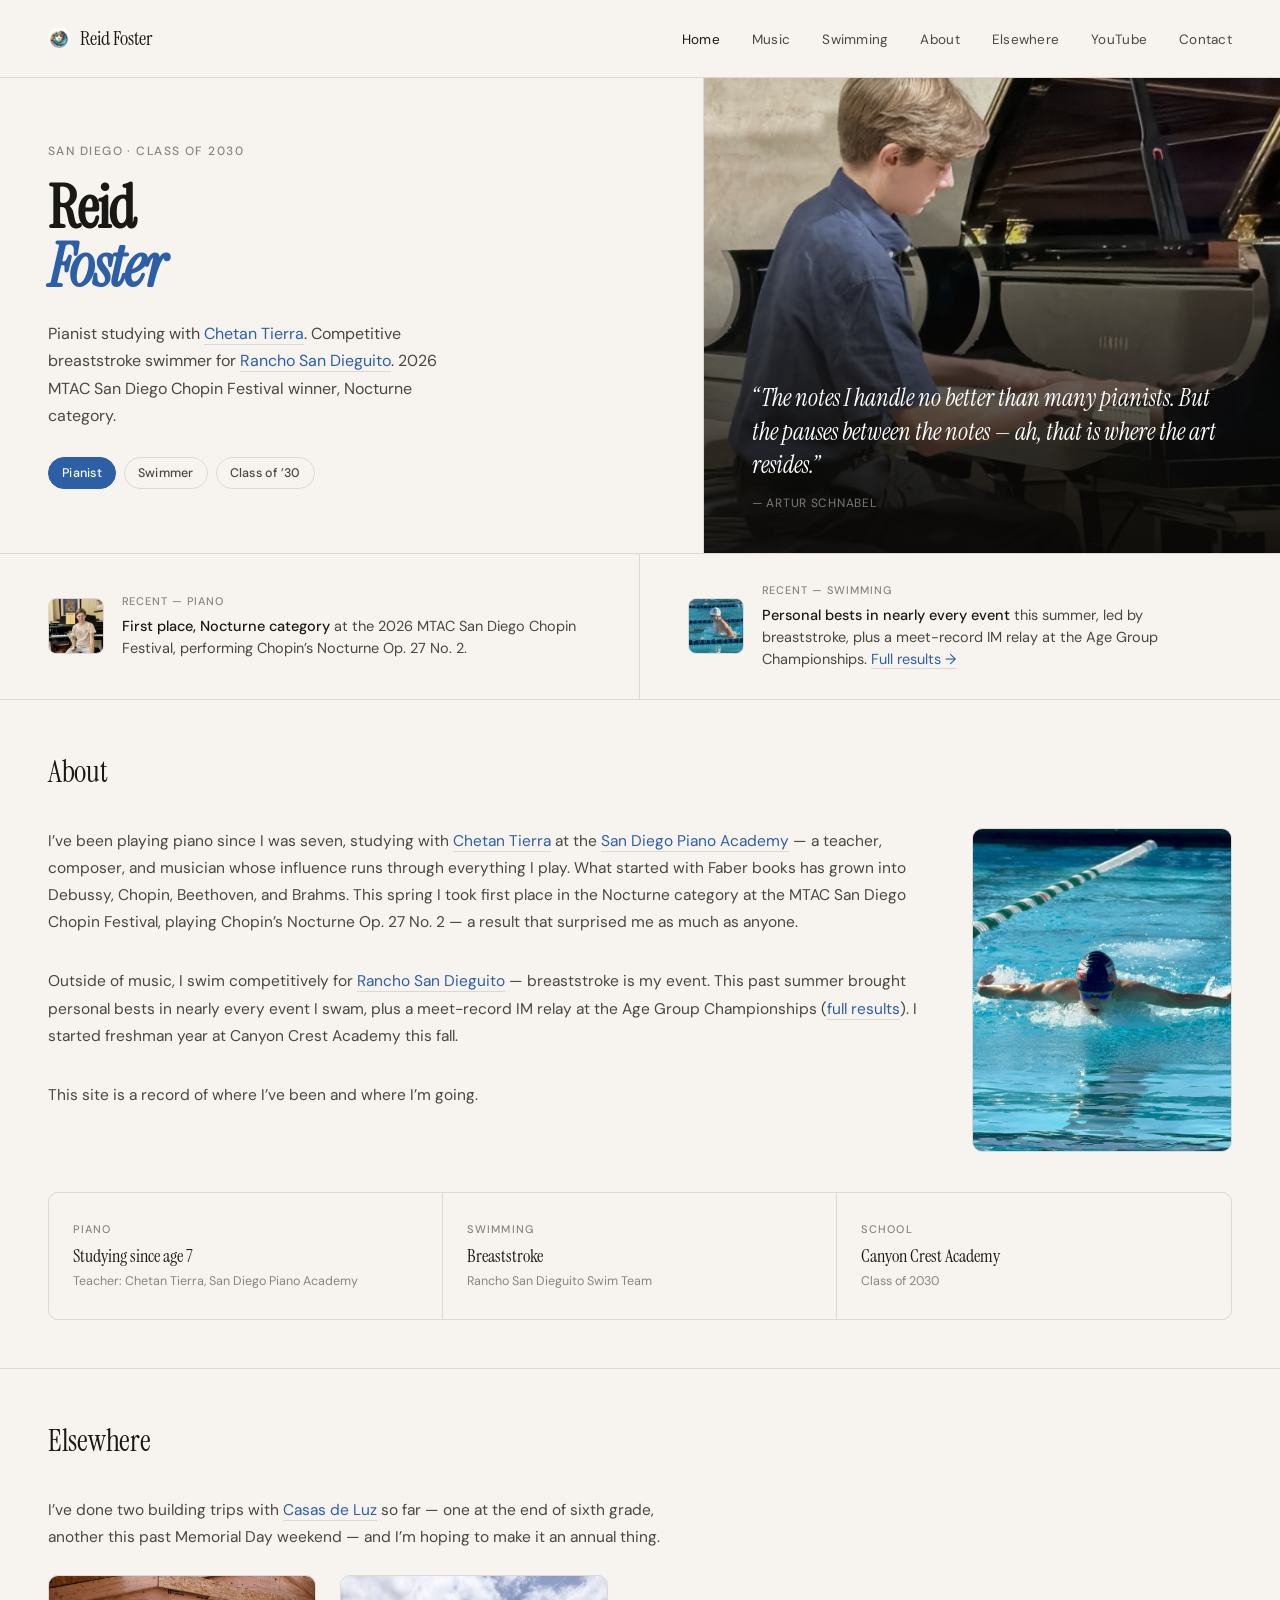
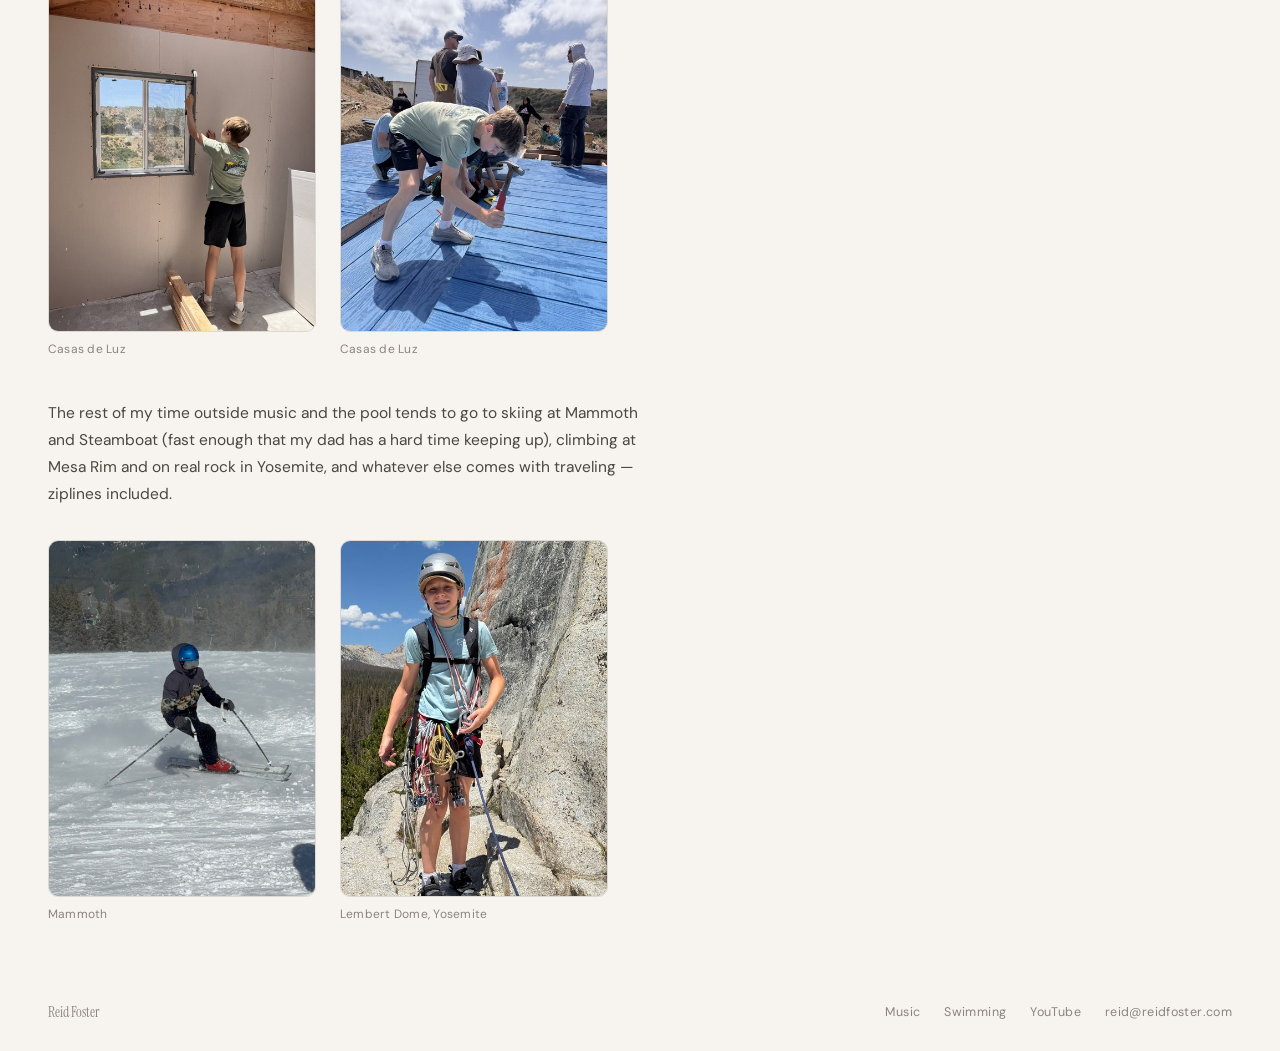
==== commit 9b146eb6: "Add files via upload" ====
--- a/index.html
+++ b/index.html
@@ -17,6 +17,7 @@
   <ul class="nav-links">
     <li><a href="index.html" class="active">Home</a></li>
     <li><a href="music.html">Music</a></li>
+    <li><a href="swimming.html">Swimming</a></li>
     <li><a href="index.html#about">About</a></li>
     <li><a href="index.html#elsewhere">Elsewhere</a></li>
     <li><a href="https://www.youtube.com/@BoysOn88Keys" target="_blank" rel="noopener">YouTube</a></li>
@@ -28,10 +29,10 @@
   <div class="hero-text">
     <div class="hero-eyebrow">San Diego &middot; Class of 2030</div>
     <h1 class="hero-name">Reid<br><em>Foster</em></h1>
-    <p class="hero-desc">Pianist studying with <a href="https://www.sandiegopianoacademy.com/chetan-tierra" target="_blank" rel="noopener" style="color: var(--accent); border-bottom: 0.5px solid var(--rule); text-decoration: none;">Chetan Tierra</a>. Competitive breaststroke swimmer for <a href="https://www.rsdswimming.org" target="_blank" rel="noopener" style="color: var(--accent); border-bottom: 0.5px solid var(--rule); text-decoration: none;">Rancho San Dieguito</a>. 2026 MTAC San Diego Chopin Festival winner, Nocturne category.</p>
+    <p class="hero-desc">Pianist studying with <a href="https://www.sandiegopianoacademy.com/chetan-tierra" target="_blank" rel="noopener" style="color: var(--accent); border-bottom: 0.5px solid var(--rule); text-decoration: none;">Chetan Tierra</a>. Competitive breaststroke swimmer for <a href="https://www.gomotionapp.com/team/sirsd/page/home" target="_blank" rel="noopener" style="color: var(--accent); border-bottom: 0.5px solid var(--rule); text-decoration: none;">Rancho San Dieguito</a>. 2026 MTAC San Diego Chopin Festival winner, Nocturne category.</p>
     <div class="hero-tags">
       <a href="music.html" class="tag accent">Pianist</a>
-      <a href="https://www.rsdswimming.org" target="_blank" rel="noopener" class="tag">Swimmer</a>
+      <a href="swimming.html" class="tag">Swimmer</a>
       <a href="index.html#about" class="tag">Class of &rsquo;30</a>
     </div>
   </div>
@@ -55,7 +56,7 @@
     <img src="thumb_breaststroke.jpg" alt="Reid racing breaststroke for Rancho San Dieguito" class="highlight-photo">
     <div>
       <div class="highlight-label">Recent &mdash; Swimming</div>
-      <div class="highlight-body"><strong>Breakthrough summer season</strong> &mdash; a lifetime-best 50 breaststroke at Splash &amp; Dash and a meet-record IM relay at the Age Group Championships.</div>
+      <div class="highlight-body"><strong>Personal bests in nearly every event</strong> this summer, led by breaststroke, plus a meet-record IM relay at the Age Group Championships. <a href="swimming.html" style="color: var(--accent); text-decoration: none; border-bottom: 0.5px solid var(--rule);">Full results &rarr;</a></div>
     </div>
   </div>
 </div>
@@ -70,7 +71,7 @@
     I&rsquo;ve been playing piano since I was seven, studying with <a href="https://www.sandiegopianoacademy.com/chetan-tierra" target="_blank" rel="noopener" style="color: var(--accent); border-bottom: 0.5px solid var(--rule); text-decoration: none;">Chetan Tierra</a> at the <a href="https://www.sandiegopianoacademy.com/" target="_blank" rel="noopener" style="color: var(--accent); border-bottom: 0.5px solid var(--rule); text-decoration: none;">San Diego Piano Academy</a> &mdash; a teacher, composer, and musician whose influence runs through everything I play. What started with Faber books has grown into Debussy, Chopin, Beethoven, and Brahms. This spring I took first place in the Nocturne category at the MTAC San Diego Chopin Festival, playing Chopin&rsquo;s Nocturne Op. 27 No. 2 &mdash; a result that surprised me as much as anyone.
   </p>
   <p style="font-size: 15.5px; color: var(--ink-soft); line-height: 1.75; margin-bottom: 2rem;">
-    Outside of music, I swim competitively for <a href="https://www.rsdswimming.org" target="_blank" rel="noopener" style="color: var(--accent); border-bottom: 0.5px solid var(--rule); text-decoration: none;">Rancho San Dieguito</a> &mdash; breaststroke is my event. This past summer brought some of my best times yet, including a breakthrough 50 breast at Splash &amp; Dash and a meet-record IM relay at the Age Group Championships. I started freshman year at Canyon Crest Academy this fall.
+    Outside of music, I swim competitively for <a href="https://www.gomotionapp.com/team/sirsd/page/home" target="_blank" rel="noopener" style="color: var(--accent); border-bottom: 0.5px solid var(--rule); text-decoration: none;">Rancho San Dieguito</a> &mdash; breaststroke is my event. This past summer brought personal bests in nearly every event I swam, plus a meet-record IM relay at the Age Group Championships (<a href="swimming.html" style="color: var(--accent); border-bottom: 0.5px solid var(--rule); text-decoration: none;">full results</a>). I started freshman year at Canyon Crest Academy this fall.
   </p>
   <p style="font-size: 15.5px; color: var(--ink-soft); line-height: 1.75; margin-bottom: 0;">
     This site is a record of where I&rsquo;ve been and where I&rsquo;m going.
@@ -104,6 +105,16 @@
   <p style="max-width: 620px; font-size: 15.5px; color: var(--ink-soft); line-height: 1.75; margin-bottom: 1.5rem;">
     I&rsquo;ve done two building trips with <a href="https://www.casasdeluz.org/" target="_blank" rel="noopener" style="color: var(--accent); border-bottom: 0.5px solid var(--rule); text-decoration: none;">Casas de Luz</a> so far &mdash; one at the end of sixth grade, another this past Memorial Day weekend &mdash; and I&rsquo;m hoping to make it an annual thing.
   </p>
+  <div class="photo-row" style="margin-top: 1.5rem; margin-bottom: 2.5rem;">
+    <figure>
+      <img src="cdl_window.jpg" alt="Reid installing a window on a Casas de Luz build">
+      <figcaption>Casas de Luz</figcaption>
+    </figure>
+    <figure>
+      <img src="cdl_roof.jpg" alt="Reid hammering on the roof of a Casas de Luz build">
+      <figcaption>Casas de Luz</figcaption>
+    </figure>
+  </div>
   <p style="max-width: 620px; font-size: 15.5px; color: var(--ink-soft); line-height: 1.75;">
     The rest of my time outside music and the pool tends to go to skiing at Mammoth and Steamboat (fast enough that my dad has a hard time keeping up), climbing at Mesa Rim and on real rock in Yosemite, and whatever else comes with traveling &mdash; ziplines included.
   </p>
@@ -123,6 +134,7 @@
   <div class="footer-name">Reid Foster</div>
   <div class="footer-links">
     <a href="music.html">Music</a>
+    <a href="swimming.html">Swimming</a>
     <a href="https://www.youtube.com/@BoysOn88Keys" target="_blank" rel="noopener">YouTube</a>
     <a href="mailto:reid@reidfoster.com">reid@reidfoster.com</a>
   </div>
--- a/style.css
+++ b/style.css
@@ -235,8 +235,18 @@
 .video-card.featured { grid-column: 1 / -1; }
 .video-card.featured .video-frame { max-width: 640px; margin: 0 auto 0.85rem; }
 .video-card { display: flex; flex-direction: column; }
-.video-frame { position: relative; width: 100%; padding-top: 56.25%; border-radius: 8px; overflow: hidden; background: var(--ink); margin-bottom: 0.85rem; border: 0.5px solid var(--rule); }
+.video-frame { position: relative; width: 100%; aspect-ratio: 16 / 9; border-radius: 8px; overflow: hidden; background: var(--ink); margin-bottom: 0.85rem; border: 0.5px solid var(--rule); }
 .video-frame iframe { position: absolute; top: 0; left: 0; width: 100%; height: 100%; border: 0; }
+.video-frame img { position: absolute; top: 0; left: 0; width: 100%; height: 100%; object-fit: contain; }
+.play-btn {
+  position: absolute; top: 50%; left: 50%; transform: translate(-50%, -50%);
+  width: 56px; height: 56px; border-radius: 50%;
+  background: rgba(10,9,7,0.65); border: 1.5px solid rgba(255,255,255,0.85);
+  color: white; font-size: 18px; cursor: pointer;
+  display: flex; align-items: center; justify-content: center;
+  padding-left: 3px; transition: background 0.2s, transform 0.2s;
+}
+.play-btn:hover { background: var(--accent); transform: translate(-50%, -50%) scale(1.06); }
 .video-title { font-family: var(--serif); font-size: 17px; margin-bottom: 2px; }
 .video-meta { font-size: 12.5px; color: var(--ink-muted); }
 .video-desc { font-size: 13.5px; color: var(--ink-soft); margin-top: 4px; line-height: 1.5; }
